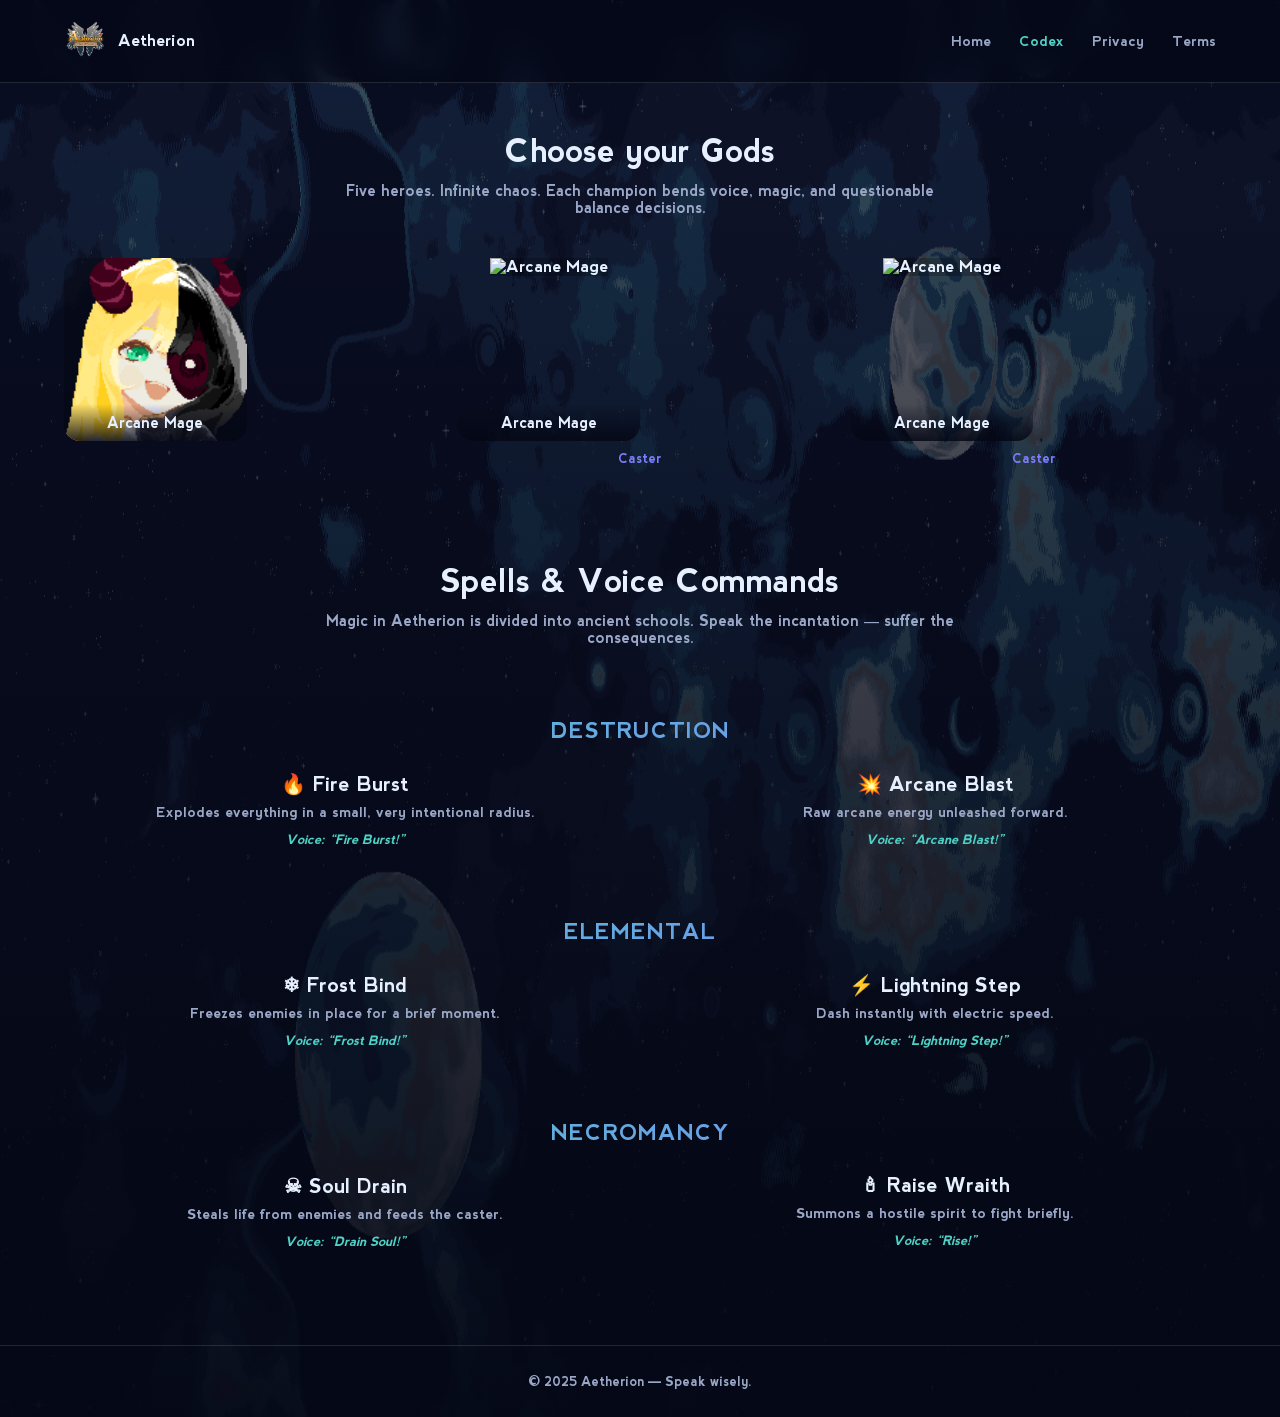
==== codex.html @ 3e3dfe50 "add content for web" ====
<!doctype html>
<html lang="en">

<head>
  <meta charset="utf-8" />
  <meta name="viewport" content="width=device-width, initial-scale=1" />
  <title>Aetherion — Characters & Spells</title>

  <link rel="icon" href="images/logo.png" />

  <style>
    /* ================= RESET ================= */
    * {
      margin: 0;
      padding: 0;
      box-sizing: border-box;
    }

    /* ================= THEME ================= */
    :root {
      --primary: #4fd1c5;
      --primary-strong: #14b8a6;
      --accent: #7c7cff;

      --bg-1: #040714;
      --bg-2: #070b1f;

      --card-bg: rgba(255, 255, 255, 0.06);
      --border: rgba(255, 255, 255, 0.12);

      --text-main: #e6f0ff;
      --text-muted: #9aa7c7;
    }

    body {
      font-family: "Nevis", Arial, sans-serif;
      color: var(--text-main);
      min-height: 100vh;

      background:
        linear-gradient(rgba(4, 7, 20, 0.6), rgba(4, 7, 20, 1)),
        url("images/background.png");

      background-size: 120% 120%;
      background-position: 0% 50%;
      background-repeat: no-repeat;
      animation: bg-pan 80s ease-in-out infinite;
    }

    @keyframes bg-pan {
      0% {
        background-position: 0% 50%;
      }

      50% {
        background-position: 100% 50%;
      }

      100% {
        background-position: 0% 50%;
      }
    }

    @font-face {
      font-family: "Nevis";
      src: url("fonts/nevis.ttf") format("truetype");
      font-display: swap;
    }

    a {
      text-decoration: none;
      color: inherit;
    }

    /* ================= LAYOUT ================= */
    .container {
      max-width: 1200px;
      margin: auto;
      padding: 0 24px;
    }

    header {
      position: sticky;
      top: 0;
      backdrop-filter: blur(12px);
      background: rgba(4, 7, 20, 0.65);
      border-bottom: 1px solid var(--border);
      z-index: 10;
    }

    nav {
      display: flex;
      justify-content: space-between;
      align-items: center;
      padding: 18px 0;
    }

    .logo-section {
      display: flex;
      align-items: center;
      gap: 12px;
    }

    .logo {
      width: 42px;
      height: 42px;
    }

    .nav-links {
      list-style: none;
      display: flex;
      gap: 28px;
    }

    .nav-links a {
      font-size: 14px;
      color: var(--text-muted);
    }

    .nav-links a.active,
    .nav-links a:hover {
      color: var(--primary);
    }

    main {
      padding: 72px 0 96px;
    }

    section {
      margin-bottom: 96px;
      text-align: center;
    }

    section h2 {
      font-size: 32px;
      margin-bottom: 12px;
    }

    .section-desc {
      max-width: 640px;
      margin: 0 auto 42px;
      color: var(--text-muted);
      font-size: 15px;
    }

    /* ================= GRID ================= */
    .card-grid {
      display: grid;
      grid-template-columns: repeat(auto-fit, minmax(240px, 1fr));
      gap: 28px;
    }

    /* ================= CHARACTER CARD ================= */
    .characters-part {
      margin-top: 50px;
    }

    .character-card img {
      width: 160px;
      margin-bottom: 16px;
    }

    .character-card h3,
    .spell-card h3 {
      margin-bottom: 8px;
      font-size: 20px;
    }

    .character-card p,
    .spell-card p {
      font-size: 14px;
      color: var(--text-muted);
    }

    .role {
      display: inline-block;
      margin-top: 10px;
      font-size: 13px;
      color: var(--accent);
    }

    .avatar {
      position: relative;
      width: 50%;
      aspect-ratio: 1 / 1;
      overflow: hidden;
      border-radius: 16px;
      cursor: pointer;
    }

    .avatar img {
      width: 100%;
      height: 100%;
      object-fit: contain;
      background: rgba(0, 0, 0, 0.25);
    }


    .character-card:hover .avatar img {
      transform: scale(1.06);
    }

    .avatar-name {
      position: absolute;
      bottom: 0;
      left: 0;
      right: 0;

      padding: 10px;
      font-size: 15px;
      font-weight: 800;
      text-align: center;

      background: linear-gradient(to top,
          rgba(4, 7, 20, 0.85),
          rgba(4, 7, 20, 0));

      color: var(--text-main);
    }

    .modal {
      position: fixed;
      inset: 0;
      background: rgba(0, 0, 0, 0.7);
      backdrop-filter: blur(6px);
      display: none;
      align-items: center;
      justify-content: center;
      z-index: 100;
    }

    .modal.active {
      display: flex;
    }

    .modal-content {
      background: var(--bg-2);
      border: 1px solid var(--border);
      border-radius: 22px;
      padding: 28px;
      max-width: 480px;
      width: 90%;
      text-align: center;
      position: relative;
    }

    .modal-content img {
      width: 100%;
      border-radius: 16px;
      margin-bottom: 16px;
    }

    .modal-content h3 {
      font-size: 26px;
      margin-bottom: 12px;
    }

    .modal-content p {
      font-size: 15px;
      color: var(--text-muted);
    }

    .modal-close {
      position: absolute;
      top: 14px;
      right: 18px;
      font-size: 26px;
      cursor: pointer;
      color: var(--text-muted);
    }



    /* ================= SPELL CARD ================= */
    .voice {
      display: block;
      margin-top: 12px;
      font-size: 13px;
      font-style: italic;
      color: var(--primary);
    }

    .spell-category {
      margin: 72px 0 28px;
      font-size: 22px;
      font-weight: 900;
      text-transform: uppercase;
      letter-spacing: 1px;
      color: transparent;
      background: linear-gradient(135deg, var(--primary), var(--accent));
      -webkit-background-clip: text;
    }



    footer {
      text-align: center;
      padding: 28px 0;
      border-top: 1px solid var(--border);
      color: var(--text-muted);
      font-size: 13px;
    }
  </style>
</head>

<body>

  <header>
    <div class="container">
      <nav>
        <div class="logo-section">
          <a href="index.html">
            <img src="images/logo.png" class="logo" alt="Aetherion Logo">
          </a>
          <strong>Aetherion</strong>
        </div>

        <ul class="nav-links">
          <li><a href="index.html">Home</a></li>
          <li><a class="active" href="codex.html">Codex</a></li>
          <li><a href="privacy.html">Privacy</a></li>
          <li><a href="terms.html">Terms</a></li>
        </ul>
      </nav>
    </div>
  </header>

  <main class="container">

    <!-- ================= CHARACTERS ================= -->
    <section class="characters-part">
      <h2>Choose your Gods</h2>
      <p class="section-desc">
        Five heroes. Infinite chaos. Each champion bends voice, magic, and questionable balance decisions.
      </p>

      <div class="card-grid">
        <div class="character-card" data-name="Arcane Mage"
          data-desc="A master of spoken magic, capable of unleashing devastating spells through perfect incantations. High risk, extreme damage."
          data-image="images/char_mage_big.gif">

          <div class="avatar">
            <img src="images/char1.png" alt="Arcane Mage">
            <span class="avatar-name">Arcane Mage</span>
          </div>
        </div>



        <div class="character-card" data-name="Arcane Mage"
          data-desc="A master of spoken magic, capable of unleashing devastating spells through perfect incantations. High risk, extreme damage."
          data-image="images/char_mage_big.gif">

          <div class="avatar">
            <img src="images/char_mage.png" alt="Arcane Mage">
            <span class="avatar-name">Arcane Mage</span>
          </div>

          <span class="role">Caster</span>
        </div>

        <div class="character-card" data-name="Arcane Mage"
          data-desc="A master of spoken magic, capable of unleashing devastating spells through perfect incantations. High risk, extreme damage."
          data-image="images/char_mage_big.gif">

          <div class="avatar">
            <img src="images/char_mage.png" alt="Arcane Mage">
            <span class="avatar-name">Arcane Mage</span>
          </div>

          <span class="role">Caster</span>
        </div>

      </div>
    </section>

    <!-- ================= SPELLS ================= -->
    <section>
      <h2>Spells & Voice Commands</h2>
      <p class="section-desc">
        Magic in Aetherion is divided into ancient schools.
        Speak the incantation — suffer the consequences.
      </p>

      <!-- ===== Destruction ===== -->
      <h3 class="spell-category">Destruction</h3>
      <div class="card-grid">
        <div class="spell-card">
          <h3>🔥 Fire Burst</h3>
          <p>Explodes everything in a small, very intentional radius.</p>
          <span class="voice">Voice: “Fire Burst!”</span>
        </div>

        <div class="spell-card">
          <h3>💥 Arcane Blast</h3>
          <p>Raw arcane energy unleashed forward.</p>
          <span class="voice">Voice: “Arcane Blast!”</span>
        </div>
      </div>

      <!-- ===== Elemental ===== -->
      <h3 class="spell-category">Elemental</h3>
      <div class="card-grid">
        <div class="spell-card">
          <h3>❄ Frost Bind</h3>
          <p>Freezes enemies in place for a brief moment.</p>
          <span class="voice">Voice: “Frost Bind!”</span>
        </div>

        <div class="spell-card">
          <h3>⚡ Lightning Step</h3>
          <p>Dash instantly with electric speed.</p>
          <span class="voice">Voice: “Lightning Step!”</span>
        </div>
      </div>

      <!-- ===== Necromancy ===== -->
      <h3 class="spell-category">Necromancy</h3>
      <div class="card-grid">
        <div class="spell-card">
          <h3>☠ Soul Drain</h3>
          <p>Steals life from enemies and feeds the caster.</p>
          <span class="voice">Voice: “Drain Soul!”</span>
        </div>

        <div class="spell-card">
          <h3>🕯 Raise Wraith</h3>
          <p>Summons a hostile spirit to fight briefly.</p>
          <span class="voice">Voice: “Rise!”</span>
        </div>
      </div>
    </section>


  </main>

  <footer>
    © 2025 Aetherion — Speak wisely.
  </footer>
  <div class="modal" id="characterModal">
    <div class="modal-content">
      <span class="modal-close">&times;</span>

      <img id="modalImage" src="" alt="">
      <h3 id="modalName"></h3>
      <p id="modalDesc"></p>
    </div>
  </div>
  <script>
    const modal = document.getElementById("characterModal");
    const modalName = document.getElementById("modalName");
    const modalDesc = document.getElementById("modalDesc");
    const modalImage = document.getElementById("modalImage");

    document.querySelectorAll(".character-card").forEach(card => {
      card.addEventListener("click", () => {
        modalName.textContent = card.dataset.name;
        modalDesc.textContent = card.dataset.desc;
        modalImage.src = card.dataset.image;

        modal.classList.add("active");
      });
    });

    document.querySelector(".modal-close").onclick = () => {
      modal.classList.remove("active");
    };

    modal.onclick = (e) => {
      if (e.target === modal) modal.classList.remove("active");
    };
  </script>

</body>

</html>
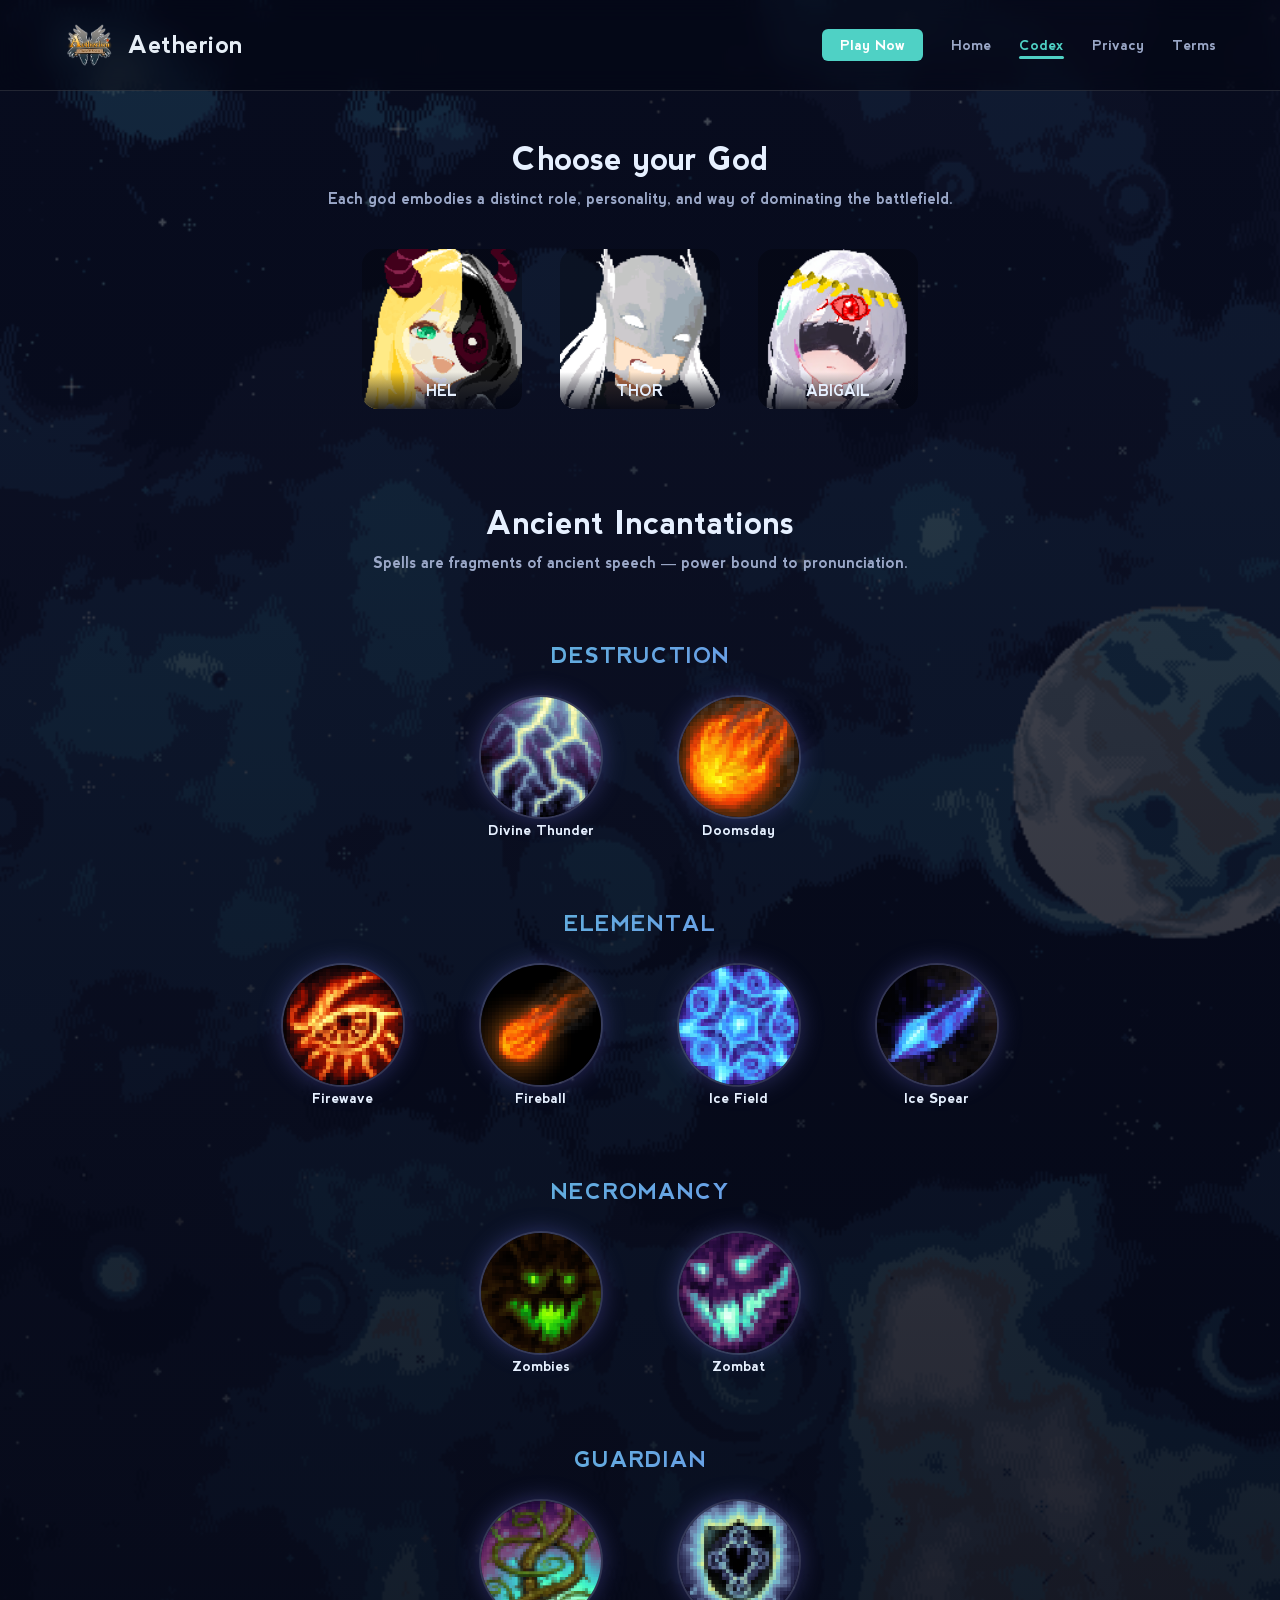
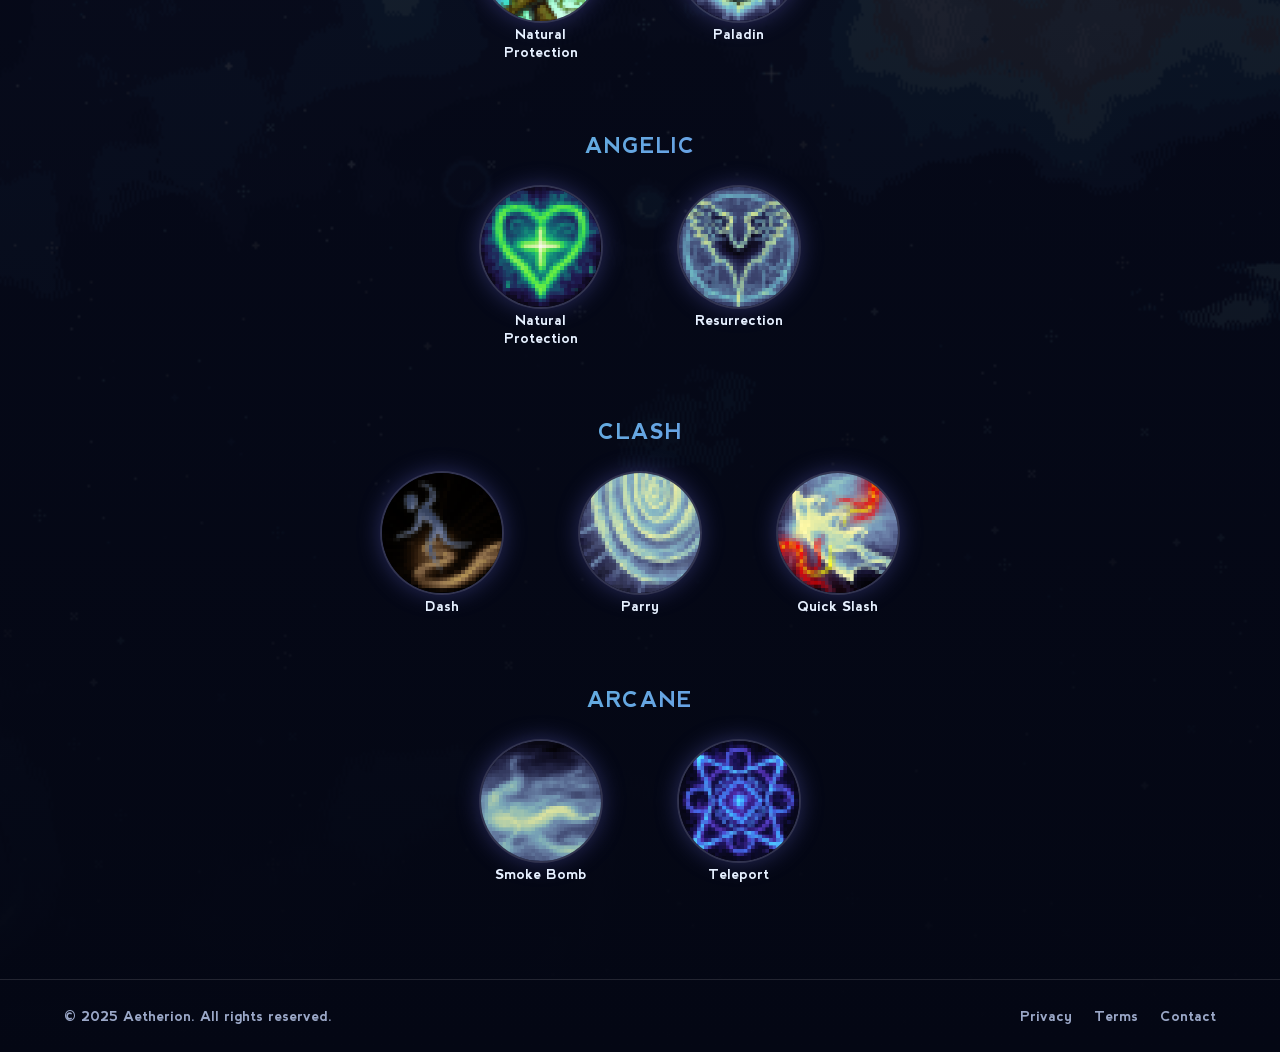
==== commit 783ab1d3: "update codex for web" ====
--- a/codex.html
+++ b/codex.html
@@ -4,128 +4,12 @@
 <head>
   <meta charset="utf-8" />
   <meta name="viewport" content="width=device-width, initial-scale=1" />
-  <title>Aetherion — Characters & Spells</title>
-
+  <title>Aetherion</title>
   <link rel="icon" href="images/logo.png" />
+  <link rel="stylesheet" href="css/common.css">
+
 
   <style>
-    /* ================= RESET ================= */
-    * {
-      margin: 0;
-      padding: 0;
-      box-sizing: border-box;
-    }
-
-    /* ================= THEME ================= */
-    :root {
-      --primary: #4fd1c5;
-      --primary-strong: #14b8a6;
-      --accent: #7c7cff;
-
-      --bg-1: #040714;
-      --bg-2: #070b1f;
-
-      --card-bg: rgba(255, 255, 255, 0.06);
-      --border: rgba(255, 255, 255, 0.12);
-
-      --text-main: #e6f0ff;
-      --text-muted: #9aa7c7;
-    }
-
-    body {
-      font-family: "Nevis", Arial, sans-serif;
-      color: var(--text-main);
-      min-height: 100vh;
-
-      background:
-        linear-gradient(rgba(4, 7, 20, 0.6), rgba(4, 7, 20, 1)),
-        url("images/background.png");
-
-      background-size: 120% 120%;
-      background-position: 0% 50%;
-      background-repeat: no-repeat;
-      animation: bg-pan 80s ease-in-out infinite;
-    }
-
-    @keyframes bg-pan {
-      0% {
-        background-position: 0% 50%;
-      }
-
-      50% {
-        background-position: 100% 50%;
-      }
-
-      100% {
-        background-position: 0% 50%;
-      }
-    }
-
-    @font-face {
-      font-family: "Nevis";
-      src: url("fonts/nevis.ttf") format("truetype");
-      font-display: swap;
-    }
-
-    a {
-      text-decoration: none;
-      color: inherit;
-    }
-
-    /* ================= LAYOUT ================= */
-    .container {
-      max-width: 1200px;
-      margin: auto;
-      padding: 0 24px;
-    }
-
-    header {
-      position: sticky;
-      top: 0;
-      backdrop-filter: blur(12px);
-      background: rgba(4, 7, 20, 0.65);
-      border-bottom: 1px solid var(--border);
-      z-index: 10;
-    }
-
-    nav {
-      display: flex;
-      justify-content: space-between;
-      align-items: center;
-      padding: 18px 0;
-    }
-
-    .logo-section {
-      display: flex;
-      align-items: center;
-      gap: 12px;
-    }
-
-    .logo {
-      width: 42px;
-      height: 42px;
-    }
-
-    .nav-links {
-      list-style: none;
-      display: flex;
-      gap: 28px;
-    }
-
-    .nav-links a {
-      font-size: 14px;
-      color: var(--text-muted);
-    }
-
-    .nav-links a.active,
-    .nav-links a:hover {
-      color: var(--primary);
-    }
-
-    main {
-      padding: 72px 0 96px;
-    }
-
     section {
       margin-bottom: 96px;
       text-align: center;
@@ -146,8 +30,11 @@
     /* ================= GRID ================= */
     .card-grid {
       display: grid;
-      grid-template-columns: repeat(auto-fit, minmax(240px, 1fr));
-      gap: 28px;
+      grid-template-columns: repeat(auto-fit, 180px);
+      gap: 18px;
+      justify-content: center;
+      max-width: 90%;
+      margin: 0 auto;
     }
 
     /* ================= CHARACTER CARD ================= */
@@ -156,7 +43,7 @@
     }
 
     .character-card img {
-      width: 160px;
+      width: 60px;
       margin-bottom: 16px;
     }
 
@@ -170,13 +57,6 @@
     .spell-card p {
       font-size: 14px;
       color: var(--text-muted);
-    }
-
-    .role {
-      display: inline-block;
-      margin-top: 10px;
-      font-size: 13px;
-      color: var(--accent);
     }
 
     .avatar {
@@ -186,6 +66,9 @@
       overflow: hidden;
       border-radius: 16px;
       cursor: pointer;
+      width: 100%;
+      max-width: 160px;
+      margin: 0 auto;
     }
 
     .avatar img {
@@ -193,6 +76,8 @@
       height: 100%;
       object-fit: contain;
       background: rgba(0, 0, 0, 0.25);
+      transition: transform 0.25s ease;
+      grid-template-columns: repeat(auto-fit, minmax(140px, 1fr));
     }
 
 
@@ -238,16 +123,13 @@
       border: 1px solid var(--border);
       border-radius: 22px;
       padding: 28px;
-      max-width: 480px;
+
       width: 90%;
-      text-align: center;
+      max-width: 980px;
+      max-height: 85vh;
+      overflow-y: auto;
+
       position: relative;
-    }
-
-    .modal-content img {
-      width: 100%;
-      border-radius: 16px;
-      margin-bottom: 16px;
     }
 
     .modal-content h3 {
@@ -258,6 +140,12 @@
     .modal-content p {
       font-size: 15px;
       color: var(--text-muted);
+    }
+
+    /* CHARACTER MODAL */
+    .modal-content.character-modal {
+      max-width: 420px;
+      text-align: center;
     }
 
     .modal-close {
@@ -269,6 +157,60 @@
       color: var(--text-muted);
     }
 
+    .modal-tabs {
+      display: flex;
+      justify-content: center;
+      gap: 14px;
+      margin-bottom: 16px;
+    }
+
+    .modal-tabs .tab {
+      background: transparent;
+      border: 1px solid var(--border);
+      color: var(--text-muted);
+      padding: 6px 16px;
+      border-radius: 999px;
+      cursor: pointer;
+      font-family: inherit;
+      font-size: 13px;
+      transition: 0.2s;
+    }
+
+    .modal-tabs .tab.active {
+      color: var(--primary);
+      border-color: var(--primary);
+    }
+
+    .modal-image-wrapper {
+      width: 100%;
+      aspect-ratio: 1 / 1;
+      border-radius: 16px;
+      overflow: hidden;
+      margin-bottom: 18px;
+      background: rgba(255, 255, 255, 0.15);
+    }
+
+    .modal-image-wrapper img {
+      width: 100%;
+      height: 100%;
+      object-fit: contain;
+    }
+
+    .modal-content::-webkit-scrollbar {
+      width: 6px;
+    }
+
+    .modal-content::-webkit-scrollbar-thumb {
+      background: rgba(255, 255, 255, 0.15);
+      border-radius: 6px;
+    }
+
+    .modal-content.character-modal {
+      max-width: 420px;
+      max-height: 100vh;
+      text-align: center;
+      padding: 24px;
+    }
 
 
     /* ================= SPELL CARD ================= */
@@ -291,7 +233,198 @@
       -webkit-background-clip: text;
     }
 
-
+    .spell-card {
+      cursor: pointer;
+    }
+
+    /* SPELL AVATAR */
+    .avatar-spell {
+      border-radius: 50%;
+      max-width: 120px;
+      overflow: visible;
+    }
+
+
+    .avatar-spell img {
+      border-radius: 50%;
+      object-fit: cover;
+      box-shadow:
+        0 0 0 2px rgba(255, 255, 255, 0.12),
+        0 0 24px rgba(124, 124, 255, 0.35);
+    }
+
+    .avatar-spell .avatar-name {
+      position: static;
+      margin-top: 10px;
+
+      background: none;
+      padding: 0;
+
+      font-size: 14px;
+      font-weight: 700;
+      text-align: center;
+      color: var(--text-main);
+    }
+
+    /* ===== SPELL POST LAYOUT ===== */
+    .spell-post {
+      max-width: 520px;
+      padding: 32px;
+    }
+
+    .spell-layout {
+      display: flex;
+      gap: 16px;
+      flex-wrap: nowrap;
+      width: 100%;
+    }
+
+    .spell-header {
+      display: flex;
+      align-items: center;
+      text-align: center;
+      gap: 16px;
+      margin-bottom: 20px;
+    }
+
+    .spell-layout {
+      display: flex;
+      gap: 16px;
+      flex-wrap: nowrap;
+      width: 100%;
+    }
+
+    .spell-info {
+      flex: 0 0 50%;
+    }
+
+    .spell-media {
+      flex: 0 0 50%;
+      display: flex;
+      justify-content: center;
+      align-items: center;
+    }
+
+    /* LEFT */
+    .spell-left h3 {
+      font-size: 26px;
+      margin-bottom: 8px;
+    }
+
+    .spell-left p {
+      font-size: 15px;
+      color: var(--text-muted);
+      margin-bottom: 12px;
+    }
+
+    /* Avatar tròn nhỏ */
+    .spell-avatar {
+      width: 72px;
+      height: 72px;
+      border-radius: 50%;
+      /* làm tròn */
+      overflow: hidden;
+      /* cắt phần thừa nếu ảnh không đúng tỉ lệ */
+    }
+
+    .spell-avatar img {
+      width: 100%;
+      height: 100%;
+      object-fit: cover;
+      /* giữ tỉ lệ và crop ảnh vừa đầy khung */
+      display: block;
+    }
+
+    /* Voice */
+    .spell-voice {
+      font-style: italic;
+      color: var(--primary);
+      margin-bottom: 16px;
+    }
+
+    /* Stats */
+    .spell-stats {
+      display: grid;
+      grid-template-columns: repeat(auto-fit, minmax(180px, 1fr));
+      gap: 10px 18px;
+      font-size: 14px;
+    }
+
+    .spell-stats div {
+      display: flex;
+      justify-content: space-between;
+      align-items: center;
+      background: rgba(255, 255, 255, 0.05);
+      padding: 6px 10px;
+      color: var(--text-muted);
+      transition: 0.2s;
+    }
+
+    .spell-stats div strong {
+      color: var(--text-main);
+    }
+
+    .spell-stats div:hover {
+      background: rgba(79, 209, 197, 0.1);
+    }
+
+    .spell-stats div:nth-child(odd) {
+      border-right: 1px solid rgba(255, 255, 255, 0.1);
+    }
+
+    .spell-media {
+      flex: 0 0 50%;
+      display: flex;
+      justify-content: center;
+      align-items: center;
+    }
+
+
+    .spell-modal {
+      max-width: 700px;
+      width: 90%;
+      min-height: 50vh;
+      /* tối thiểu 50% màn hình */
+      display: flex;
+      flex-direction: column;
+      justify-content: center;
+      /* căn giữa theo chiều dọc */
+      overflow-y: auto;
+      padding: 24px;
+      /* border-radius: 22px; */
+      text-align: left;
+    }
+
+
+    .modal-content.spell-modal {
+      max-width: 90%;
+      max-height: 75vh;
+      width: 90%;
+      overflow-y: auto;
+      padding: 24px;
+      /* border-radius: 22px; */
+      text-align: left;
+    }
+
+    .spell-modal .spell-media video {
+      width: 90%;
+      max-width: 100%;
+      height: auto;
+      max-height: 75vh;
+      /* border-radius: 12px; */
+      background: #000;
+      object-fit: cover;
+      display: block;
+    }
+
+    .spell-media video {
+      width: 100%;
+      height: 100%;
+      max-height: 100%;
+      /* border-radius: 12px; */
+      object-fit: cover;
+      display: block;
+    }
 
     footer {
       text-align: center;
@@ -309,15 +442,17 @@
     <div class="container">
       <nav>
         <div class="logo-section">
-          <a href="index.html">
+          <a href="index.html" style="display: flex; align-items: center; gap: 14px;">
             <img src="images/logo.png" class="logo" alt="Aetherion Logo">
+            <div class="brand">
+              <h1>Aetherion</h1>
+            </div>
           </a>
-          <strong>Aetherion</strong>
-        </div>
-
+        </div>
         <ul class="nav-links">
+          <li><a href="index.html#download-section" class="play-now-btn">Play Now</a></li>
           <li><a href="index.html">Home</a></li>
-          <li><a class="active" href="codex.html">Codex</a></li>
+          <li><a href="codex.html" class="active">Codex</a></li>
           <li><a href="privacy.html">Privacy</a></li>
           <li><a href="terms.html">Terms</a></li>
         </ul>
@@ -329,46 +464,36 @@
 
     <!-- ================= CHARACTERS ================= -->
     <section class="characters-part">
-      <h2>Choose your Gods</h2>
+      <h2>Choose your God</h2>
       <p class="section-desc">
-        Five heroes. Infinite chaos. Each champion bends voice, magic, and questionable balance decisions.
-      </p>
+        Each god embodies a distinct role, personality, and way of dominating the battlefield. </p>
 
       <div class="card-grid">
-        <div class="character-card" data-name="Arcane Mage"
-          data-desc="A master of spoken magic, capable of unleashing devastating spells through perfect incantations. High risk, extreme damage."
-          data-image="images/char_mage_big.gif">
-
+        <div class="character-card" data-name="HEL"
+          data-desc="Born from the fading echo of the First Word, Hel embodies entropy—the inevitable quiet that follows all creation. Her voice is a mournful dirge, a low resonance that drains warmth, color, and motion from the battlefield."
+          data-image="images/char1.png" data-gif="images/char1_gif.gif">
           <div class="avatar">
-            <img src="images/char1.png" alt="Arcane Mage">
-            <span class="avatar-name">Arcane Mage</span>
-          </div>
-        </div>
-
-
-
-        <div class="character-card" data-name="Arcane Mage"
-          data-desc="A master of spoken magic, capable of unleashing devastating spells through perfect incantations. High risk, extreme damage."
-          data-image="images/char_mage_big.gif">
-
+            <img src="images/char1.png" alt="Hel">
+            <span class="avatar-name">HEL</span>
+          </div>
+        </div>
+
+        <div class="character-card" data-name="THOR"
+          data-desc="Each shout he unleashes is a command to the storm itself. Lightning answers instinctively, hammering the battlefield with explosive force. His voice fractures stone, shatters barriers, and turns the sky into a weapon."
+          data-image="images/char2.png" data-gif="images/char2_gif.gif">
           <div class="avatar">
-            <img src="images/char_mage.png" alt="Arcane Mage">
-            <span class="avatar-name">Arcane Mage</span>
-          </div>
-
-          <span class="role">Caster</span>
-        </div>
-
-        <div class="character-card" data-name="Arcane Mage"
-          data-desc="A master of spoken magic, capable of unleashing devastating spells through perfect incantations. High risk, extreme damage."
-          data-image="images/char_mage_big.gif">
-
+            <img src="images/char2.png" alt="Thor">
+            <span class="avatar-name">THOR</span>
+          </div>
+        </div>
+
+        <div class="character-card" data-name="ABIGAIL"
+          data-desc="Formed from fractured harmonics of the Elder Gods’ voices, Abigail represents potential, evolution, and change. Her voice is unstable but immensely powerful, shifting pitch and meaning mid-utterance."
+          data-image="images/char3.png" data-gif="images/char3_gif.gif">
           <div class="avatar">
-            <img src="images/char_mage.png" alt="Arcane Mage">
-            <span class="avatar-name">Arcane Mage</span>
-          </div>
-
-          <span class="role">Caster</span>
+            <img src="images/char3.png" alt="Abigail">
+            <span class="avatar-name">ABIGAIL</span>
+          </div>
         </div>
 
       </div>
@@ -376,101 +501,422 @@
 
     <!-- ================= SPELLS ================= -->
     <section>
-      <h2>Spells & Voice Commands</h2>
+      <h2>Ancient Incantations</h2>
       <p class="section-desc">
-        Magic in Aetherion is divided into ancient schools.
-        Speak the incantation — suffer the consequences.
+        Spells are fragments of ancient speech — power bound to pronunciation.
       </p>
 
-      <!-- ===== Destruction ===== -->
-      <h3 class="spell-category">Destruction</h3>
+      <!-- DESTRUCTION -->
+      <h3 class="spell-category destruction">Destruction</h3>
       <div class="card-grid">
-        <div class="spell-card">
-          <h3>🔥 Fire Burst</h3>
-          <p>Explodes everything in a small, very intentional radius.</p>
-          <span class="voice">Voice: “Fire Burst!”</span>
-        </div>
-
-        <div class="spell-card">
-          <h3>💥 Arcane Blast</h3>
-          <p>Raw arcane energy unleashed forward.</p>
-          <span class="voice">Voice: “Arcane Blast!”</span>
-        </div>
-      </div>
-
-      <!-- ===== Elemental ===== -->
-      <h3 class="spell-category">Elemental</h3>
+        <div class="spell-card destruction" data-name="Divine Thunder"
+          data-desc="After casting, summon a wave of lighting that bounces in random directions."
+          data-image="images/divinethunder.png" data-video="videos/divinethunder.mp4" data-difficulty="HARD"
+          data-cooldown="60s" data-damage="40" data-range="GLOBAL" data-amount="6"
+          data-voice="Storm of judgment, break loose!">
+
+          <div class="avatar avatar-spell">
+            <img src="images/divinethunder.png" alt="Divine Thunder">
+            <span class="avatar-name">Divine Thunder</span>
+          </div>
+        </div>
+
+        <div class="spell-card destruction" data-name="Doomsday"
+          data-desc="After casting, summon a meteor that fell from the sky, dealing damage and stun enemies in range."
+          data-image="images/doomdays.png" data-video="videos/doomsday.mp4" data-difficulty="HARD" data-cooldown="60s"
+          data-damage="80" data-range="GLOBAL" data-stun="1s" data-shockwavedamage="10" data-shockwaveduration="3s"
+          data-voice="Heavens, collapse upon my enemies!">
+
+          <div class="avatar avatar-spell">
+            <img src="images/doomdays.png" alt="Doomsday">
+            <span class="avatar-name">Doomsday</span>
+          </div>
+        </div>
+      </div>
+
+      <!-- ELEMENTAL -->
+      <h3 class="spell-category elemental">Elemental</h3>
       <div class="card-grid">
-        <div class="spell-card">
-          <h3>❄ Frost Bind</h3>
-          <p>Freezes enemies in place for a brief moment.</p>
-          <span class="voice">Voice: “Frost Bind!”</span>
-        </div>
-
-        <div class="spell-card">
-          <h3>⚡ Lightning Step</h3>
-          <p>Dash instantly with electric speed.</p>
-          <span class="voice">Voice: “Lightning Step!”</span>
-        </div>
-      </div>
-
-      <!-- ===== Necromancy ===== -->
-      <h3 class="spell-category">Necromancy</h3>
+        <div class="spell-card elemental" data-name="Firewave"
+          data-desc="After casting, summon a wave of fireball around the caster, dealing damage to enemy hit."
+          data-image="images/firewave.png" data-video="videos/firewave.mp4" data-difficulty="MEDIUM" data-cooldown="15s"
+          data-damage="20" data-duration="5s" data-voice="I summon a ring of rising flame.">
+
+          <div class="avatar avatar-spell">
+            <img src="images/firewave.png" alt="Firewave">
+            <span class="avatar-name">Firewave</span>
+          </div>
+        </div>
+
+        <div class="spell-card elemental" data-name="Fireball"
+          data-desc="After casting, fire a fireball at the direction, dealing damage to enemy hit."
+          data-image="images/fireball.png" data-video="videos/fireball.mp4" data-difficulty="EASY" data-cooldown="6s"
+          data-damage="20" data-range="MEDIUM" data-voice="Fireball!">
+
+          <div class="avatar avatar-spell">
+            <img src="images/fireball.png" alt="Fireball">
+            <span class="avatar-name">Fireball</span>
+          </div>
+        </div>
+
+        <div class="spell-card elemental" data-name="Ice Field"
+          data-desc="After casting. summon an icefield that deals damage and slow enemies inside."
+          data-image="images/icefield.png" data-video="videos/icefield.mp4" data-difficulty="MEDIUM" data-cooldown="12s"
+          data-damage="5/s" data-duration="8s" data-slowamount="30%" data-voice="Let the cold claim this ground!">
+
+          <div class="avatar avatar-spell">
+            <img src="images/icefield.png" alt="Ice Field">
+            <span class="avatar-name">Ice Field</span>
+          </div>
+        </div>
+
+        <div class="spell-card elemental" data-name="Ice Spear"
+          data-desc="After casting, shot an ice spear at the direction, freezing and dealing damage to enemy hit."
+          data-image="images/icespear.png" data-video="videos/icespear.mp4" data-difficulty="EASY" data-cooldown="8s"
+          data-damage="20" data-duration="3s" data-range="MEDIUM" data-voice="Ice, form and strike true!">
+
+          <div class="avatar avatar-spell">
+            <img src="images/icespear.png" alt="Ice Spear">
+            <span class="avatar-name">Ice Spear</span>
+          </div>
+        </div>
+      </div>
+
+      <!-- NECROMANCY -->
+      <h3 class="spell-category necromancy">Necromancy</h3>
+
       <div class="card-grid">
-        <div class="spell-card">
-          <h3>☠ Soul Drain</h3>
-          <p>Steals life from enemies and feeds the caster.</p>
-          <span class="voice">Voice: “Drain Soul!”</span>
-        </div>
-
-        <div class="spell-card">
-          <h3>🕯 Raise Wraith</h3>
-          <p>Summons a hostile spirit to fight briefly.</p>
-          <span class="voice">Voice: “Rise!”</span>
+        <div class="spell-card necromancy" data-name="Zombies"
+          data-desc="After casting, summon a zombies that attack enemies." data-image="images/zombies.png"
+          data-video="videos/zombies.mp4" data-difficulty="HARD" data-cooldown="25s" data-damage="10"
+          data-duration="10s" data-zombiehealth="50" data-range="LOW" data-voice="Rise, and serve me once more!">
+
+          <div class="avatar avatar-spell">
+            <img src="images/zombies.png" alt="Zombies">
+            <span class="avatar-name">Zombies</span>
+          </div>
+        </div>
+
+        <div class="spell-card necromancy" data-name="Zombat"
+          data-desc="After casting, summon a flying zombies that attack enemies." data-image="images/zombat.png"
+          data-video="videos/zombat.mp4" data-difficulty="HARD" data-cooldown="25s" data-damage="10" data-duration="10s"
+          data-zombiehealth="20" data-range="LOW" data-voice="Rise, winged dead!">
+
+          <div class="avatar avatar-spell">
+            <img src="images/zombat.png" alt="Zombat">
+            <span class="avatar-name">Zombat</span>
+          </div>
+        </div>
+      </div>
+
+      <!-- Guardian -->
+      <h3 class="spell-category guardian">Guardian</h3>
+
+      <div class="card-grid">
+        <div class="spell-card guardian" data-name="Natural Protection"
+          data-desc="After casting, summon a vine wall that block damage." data-image="images/naturalprotection.png"
+          data-video="videos/naturalprotection.mp4" data-difficulty="MEDIUM" data-cooldown="30s" data-wallhealth="60"
+          data-voice="Nature, form my wall!">
+
+          <div class="avatar avatar-spell">
+            <img src="images/naturalprotection.png" alt="Natural Protection">
+            <span class="avatar-name">Natural Protection</span>
+          </div>
+        </div>
+
+        <div class="spell-card guardian" data-name="Paladin"
+          data-desc="After casting, summon a shield that block damage." data-image="images/paladin.png"
+          data-video="videos/paladin.mp4" data-difficulty="HARD" data-cooldown="20s" data-shieldhealth="80"
+          data-duration="10s" data-voice="Shield of light, guard me!">
+
+          <div class="avatar avatar-spell">
+            <img src="images/paladin.png" alt="Paladin">
+            <span class="avatar-name">Paladin</span>
+          </div>
+        </div>
+      </div>
+
+      <!-- Angelic -->
+      <h3 class="spell-category angelic">Angelic</h3>
+
+      <div class="card-grid">
+        <div class="spell-card angelic" data-name="Healing Circle"
+          data-desc="After casting, heal all allies in a circle." data-image="images/heal.png"
+          data-video="videos/healingcircle.mp4" data-difficulty="HARD" data-cooldown="15s" data-amount="20"
+          data-radius="20m" data-voice="Holy radiance, heal those beside me!">
+
+          <div class="avatar avatar-spell">
+            <img src="images/heal.png" alt="Natural Protection">
+            <span class="avatar-name">Natural Protection</span>
+          </div>
+        </div>
+        <div class="spell-card angelic" data-name="Resurrection"
+          data-desc="After casting, revive all allies in a circle." data-image="images/revive.png"
+          data-video="videos/revive.mp4" data-difficulty="HARD" data-cooldown="60s" data-healthafterrevive="10"
+          data-circleradius="MEDIUM" data-voice="Angels of rebirth, restore my fallen!">
+
+          <div class="avatar avatar-spell">
+            <img src="images/revive.png" alt="Resurrection">
+            <span class="avatar-name">Resurrection</span>
+          </div>
+        </div>
+      </div>
+
+      <!-- Clash -->
+      <h3 class="spell-category clash">Clash</h3>
+
+      <div class="card-grid">
+        <div class="spell-card clash" data-name="Dash"
+          data-desc="After casting, dash toward, immune to damage while dashing." data-image="images/clashdash.png"
+          data-video="videos/dash.mp4" data-difficulty="EASY" data-cooldown="5s" data-range="MEDIUM" data-voice="Dash!">
+
+          <div class="avatar avatar-spell">
+            <img src="images/clashdash.png" alt="Dash">
+            <span class="avatar-name">Dash</span>
+          </div>
+        </div>
+
+        <div class="spell-card clash" data-name="Parry"
+          data-desc="After casting, become immue to damage, refund cooldown if successfully block damage while immue."
+          data-image="images/parry.png" data-video="videos/parry.mp4" data-difficulty="EASY" data-cooldown="8s"
+          data-immuneduration="1s" data-cooldownreduction="50%" data-voice="Parry!">
+
+          <div class="avatar avatar-spell">
+            <img src="images/parry.png" alt="Parry">
+            <span class="avatar-name">Parry</span>
+          </div>
+        </div>
+
+        <div class="spell-card clash" data-name="Quick Slash"
+          data-desc="After casting, summon a sword that deal damage to surrounding enemies."
+          data-image="images/quickslash.png" data-video="videos/slash.mp4" data-difficulty="EASY" data-cooldown="3s"
+          data-damage="30" data-radius="LOW" data-voice="Slash!">
+
+          <div class="avatar avatar-spell">
+            <img src="images/quickslash.png" alt="Quick Slash">
+            <span class="avatar-name">Quick Slash</span>
+          </div>
+        </div>
+      </div>
+
+      <!-- Arcane -->
+      <h3 class="spell-category arcane">Arcane</h3>
+
+      <div class="card-grid">
+        <div class="spell-card arcane" data-name="Smoke Bomb"
+          data-desc="After casting, throw 5 smoke bomb that blind allies and enemies inside."
+          data-image="images/smokebomb.png" data-video="videos/smokebomb.mp4" data-difficulty="EASY" data-cooldown="20s"
+          data-duration="10s" data-voice="Mist, rise!">
+
+          <div class="avatar avatar-spell">
+            <img src="images/smokebomb.png" alt="Smoke Bomb">
+            <span class="avatar-name">Smoke Bomb</span>
+          </div>
+        </div>
+
+        <div class="spell-card arcane" data-name="Teleport"
+          data-desc="After casting, teleport all allies to selected location." data-image="images/teleport.png"
+          data-video="videos/teleport.mp4" data-difficulty="HARD" data-cooldown="40s" data-distance="GLOBAL"
+          data-radius="MEDIUM" data-voice="Arcane pathways, open! Gather and shift!">
+
+          <div class="avatar avatar-spell">
+            <img src="images/teleport.png" alt="Teleport">
+            <span class="avatar-name">Teleport</span>
+          </div>
         </div>
       </div>
     </section>
-
-
   </main>
 
   <footer>
-    © 2025 Aetherion — Speak wisely.
+    <div class="container">
+      <div class="footer-content">
+        <div class="copyright">
+          © 2025 Aetherion. All rights reserved.
+        </div>
+        <ul class="footer-links">
+          <li><a href="privacy.html">Privacy</a></li>
+          <li><a href="terms.html">Terms</a></li>
+          <li><a href="mailto:aetherion.clashofvoices@dash.id.vn">Contact</a></li>
+        </ul>
+      </div>
+    </div>
   </footer>
+  <!-- CHARACTER MODAL -->
   <div class="modal" id="characterModal">
-    <div class="modal-content">
+    <div class="modal-content character-modal" id="modalContent">
       <span class="modal-close">&times;</span>
 
-      <img id="modalImage" src="" alt="">
+      <div class="modal-tabs" id="characterTabs">
+        <button class="tab active" data-type="image">Avatar</button>
+        <button class="tab" data-type="gif">Animation</button>
+      </div>
+
+      <div class="modal-image-wrapper" id="characterImageWrap">
+        <img id="modalImage" src="" alt="">
+      </div>
+
       <h3 id="modalName"></h3>
       <p id="modalDesc"></p>
     </div>
   </div>
+
+  <!-- SPELL MODAL -->
+  <div class="modal" id="spellModal">
+    <div class="modal-content spell-modal">
+      <span class="modal-close">&times;</span>
+
+      <div class="spell-layout">
+        <!-- LEFT -->
+        <div class="spell-info">
+          <div class="spell-header">
+            <img id="spellAvatar" class="spell-avatar" src="" alt="">
+            <h3 id="modalNameSpell"></h3>
+          </div>
+
+          <div id="spellVoice" class="spell-voice"></div>
+          <p id="modalDescSpell"></p>
+          <br />
+
+          <div id="spellStats" class="spell-stats">
+            <div><strong>Difficulty</strong><span id="statDifficulty"></span></div>
+            <div><strong>Cooldown</strong><span id="statCooldown"></span></div>
+            <div><strong>Duration</strong><span id="statDuration"></span></div>
+            <div><strong>Range</strong><span id="statRange"></span></div>
+          </div>
+        </div>
+
+        <!-- RIGHT -->
+        <div class="spell-media">
+          <video id="spellVideo" controls></video>
+        </div>
+      </div>
+    </div>
+  </div>
+
+
+  </div>
   <script>
-    const modal = document.getElementById("characterModal");
-    const modalName = document.getElementById("modalName");
-    const modalDesc = document.getElementById("modalDesc");
-    const modalImage = document.getElementById("modalImage");
-
-    document.querySelectorAll(".character-card").forEach(card => {
-      card.addEventListener("click", () => {
-        modalName.textContent = card.dataset.name;
-        modalDesc.textContent = card.dataset.desc;
-        modalImage.src = card.dataset.image;
-
-        modal.classList.add("active");
+    document.addEventListener("DOMContentLoaded", () => {
+      // CHARACTER MODAL
+      const charModal = document.getElementById("characterModal");
+      const charClose = charModal.querySelector(".modal-close");
+      const modalImage = document.getElementById("modalImage");
+      const modalName = document.getElementById("modalName");
+      const modalDesc = document.getElementById("modalDesc");
+      const tabs = document.querySelectorAll(".modal-tabs .tab");
+      let activeCard = null;
+
+      document.querySelectorAll(".character-card").forEach(card => {
+        card.addEventListener("click", () => {
+          activeCard = card;
+          modalName.textContent = card.dataset.name;
+          modalDesc.textContent = card.dataset.desc;
+          modalImage.src = card.dataset.image;
+
+          // always show avatar first
+          modalImage.src = card.dataset.image;
+          setActiveTab("image");
+
+          charModal.classList.add("active");
+          document.body.style.overflow = "hidden";
+        });
       });
+
+      charClose.onclick = () => {
+        charModal.classList.remove("active");
+        document.body.style.overflow = "";
+      };
+
+      charModal.onclick = e => e.target === charModal && charClose.onclick();
+
+      tabs.forEach(tab => {
+        tab.onclick = () => {
+          if (!activeCard) return;
+          const type = tab.dataset.type;
+          if (type === "gif" && !activeCard.dataset.gif) return;
+          modalImage.src = activeCard.dataset[type];
+          setActiveTab(type);
+        };
+      });
+
+      function setActiveTab(type) {
+        tabs.forEach(t => t.classList.toggle("active", t.dataset.type === type));
+      }
+
+      // SPELL MODAL
+      const spellModal = document.getElementById("spellModal");
+      const spellClose = spellModal.querySelector(".modal-close");
+      const spellAvatar = document.getElementById("spellAvatar");
+      const spellVideo = document.getElementById("spellVideo");
+      const spellVoice = document.getElementById("spellVoice");
+
+      document.querySelectorAll(".spell-card").forEach(card => {
+        card.addEventListener("click", () => {
+          spellAvatar.src = card.dataset.image;
+          document.getElementById("modalNameSpell").textContent = card.dataset.name;
+          document.getElementById("modalDescSpell").textContent = card.dataset.desc;
+          spellVoice.textContent = card.dataset.voice ? `Voice Command: "${card.dataset.voice}"` : "";
+
+          // Xóa cũ
+          const statsContainer = document.getElementById("spellStats");
+          statsContainer.innerHTML = "";
+
+          // Duyệt tất cả data-* của card
+          for (let key in card.dataset) {
+            if (["name", "desc", "image", "video", "voice"].includes(key)) continue; // bỏ qua những field hiển thị riêng
+            const statDiv = document.createElement("div");
+            const statName = document.createElement("strong");
+            statName.textContent = key.replace(/([A-Z])/g, " $1").replace(/^./, str => str.toUpperCase()); // CamelCase -> text
+            const statValue = document.createElement("span");
+            statValue.textContent = card.dataset[key] || "-";
+
+            statDiv.appendChild(statName);
+            statDiv.appendChild(statValue);
+            statsContainer.appendChild(statDiv);
+          }
+
+          // Video autoplay
+          if (card.dataset.video) {
+            spellVideo.src = card.dataset.video;
+            spellVideo.style.display = "block";
+            spellVideo.muted = true; // autoplay cần muted
+            spellVideo.currentTime = 0;
+            spellVideo.play();
+          } else {
+            spellVideo.pause();
+            spellVideo.style.display = "none";
+            spellVideo.src = "";
+          }
+
+          spellModal.classList.add("active");
+          document.body.style.overflow = "hidden";
+        });
+      });
+
+
+      spellClose.onclick = () => {
+        spellModal.classList.remove("active");
+        document.body.style.overflow = "";
+        spellVideo.pause();
+        spellVideo.currentTime = 0;
+      };
+
+      spellModal.onclick = e => e.target === spellModal && spellClose.onclick();
+
+      document.onkeydown = e => {
+        if (e.key === "Escape") {
+          charClose.onclick();
+          spellClose.onclick();
+        }
+      };
+
+      function setText(id, value) {
+        document.getElementById(id).textContent = value || "-";
+      }
     });
 
-    document.querySelector(".modal-close").onclick = () => {
-      modal.classList.remove("active");
-    };
-
-    modal.onclick = (e) => {
-      if (e.target === modal) modal.classList.remove("active");
-    };
   </script>
-
 </body>
 
 </html>
--- a/css/common.css
+++ b/css/common.css
@@ -0,0 +1,195 @@
+/* ================= RESET ================= */
+* {
+    margin: 0;
+    padding: 0;
+    box-sizing: border-box;
+}
+
+/* ================= THEME ================= */
+:root {
+    --primary: #4fd1c5;
+    --primary-strong: #14b8a6;
+    --accent: #7c7cff;
+    --bg-1: #040714;
+    --bg-2: #070b1f;
+    --bg-3: #0a102c;
+    --bg-dark: #071024;
+    --bg-darker: #050818;
+    --card-bg: rgba(255, 255, 255, 0.05);
+    --border: rgba(255, 255, 255, 0.12);
+    --text: #e6eef6;
+    --text-main: #e6f0ff;
+    --text-muted: #9aa7c7;
+}
+
+body {
+    font-family: "Nevis";
+    color: #e6f0ff;
+
+    background:
+        linear-gradient(rgba(4, 7, 20, 0.7),
+            rgba(4, 7, 20, 1)),
+        url("../images/background.png");
+
+    background-size: cover;
+    background-position: 50% 50%;
+    background-repeat: no-repeat;
+
+    animation: bg-pan 120s ease-in-out infinite;
+}
+
+@keyframes bg-pan {
+    0% {
+        background-position: 0% 50%;
+    }
+
+    50% {
+        background-position: 100% 50%;
+    }
+
+    100% {
+        background-position: 0% 50%;
+    }
+}
+
+@font-face {
+    font-family: "Nevis";
+    src: url("../fonts/nevis.ttf") format("truetype");
+    font-weight: normal;
+    font-style: normal;
+    font-display: swap;
+}
+
+a {
+    color: inherit;
+    text-decoration: none;
+}
+
+.container {
+    max-width: 1200px;
+    margin: auto;
+    padding: 0 24px;
+}
+
+html {
+    scroll-behavior: smooth;
+}
+
+/* ================= HEADER ================= */
+header {
+    position: sticky;
+    top: 0;
+    z-index: 10;
+    backdrop-filter: blur(12px);
+    background: rgba(4, 7, 20, 0.65);
+    border-bottom: 1px solid var(--border);
+}
+
+nav {
+    display: flex;
+    align-items: center;
+    justify-content: space-between;
+    padding: 20px 0;
+}
+
+.logo-section {
+    display: flex;
+    align-items: center;
+    gap: 14px;
+}
+
+.logo {
+    width: 50px;
+    height: 50px;
+}
+
+.brand h1 {
+    font-size: 24px;
+    font-weight: 800;
+    letter-spacing: 0.5px;
+    color: var(--text);
+}
+
+.nav-links {
+    display: flex;
+    gap: 28px;
+    list-style: none;
+}
+
+.nav-links a {
+    font-size: 14px;
+    color: var(--text-muted);
+    transition: color 0.2s;
+}
+
+.nav-links a:hover {
+    color: var(--primary);
+}
+
+/* ================= NAV ACTIVE ================= */
+.nav-links a.active {
+  position: relative;
+  color: var(--primary);
+  font-weight: 700;
+}
+
+.nav-links a.active::after {
+  content: '';
+  position: absolute;
+  bottom: -6px; /* cách underline với text */
+  left: 0;
+  width: 100%;
+  height: 3px;
+  background: var(--primary);
+  border-radius: 2px;
+}
+
+.play-now-btn {
+    padding: 8px 18px;
+    background: var(--primary);
+    border-radius: 6px;
+    font-weight: 700;
+    transition: 0.2s;
+}
+
+.nav-links a.play-now-btn {
+    color: #ffffff;
+}
+
+.play-now-btn:hover {
+    background: var(--primary-strong);
+}
+
+/* ================= FOOTER ================= */
+    footer {
+      border-top: 1px solid var(--border);
+      padding: 46px 0;
+    }
+
+    .footer-content {
+      display: flex;
+      justify-content: space-between;
+      gap: 24px;
+      flex-wrap: wrap;
+      align-items: center;
+    }
+
+    .footer-links {
+      display: flex;
+      gap: 22px;
+      list-style: none;
+    }
+
+    .footer-links a {
+      font-size: 14px;
+      color: var(--text-muted);
+    }
+
+    .footer-links a:hover {
+      color: var(--primary);
+    }
+
+    .copyright {
+      font-size: 14px;
+      color: var(--text-muted);
+    }
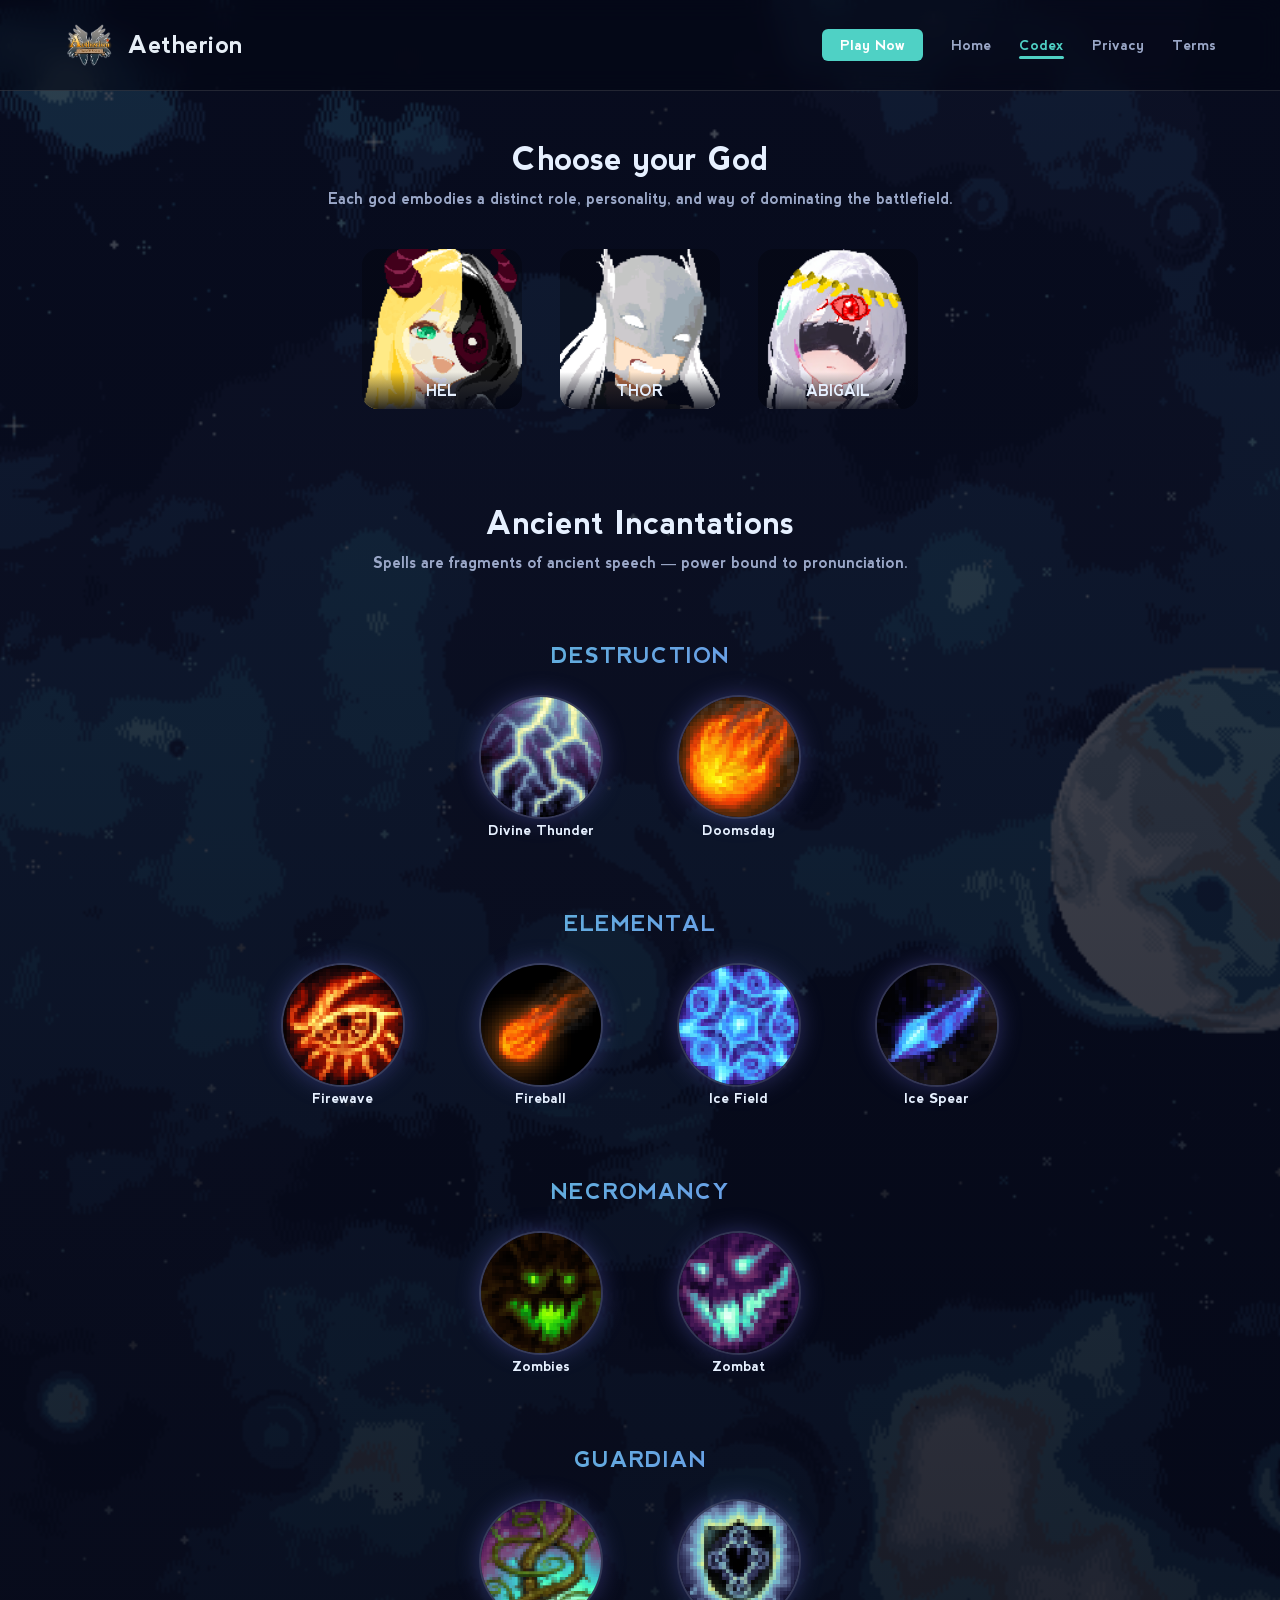
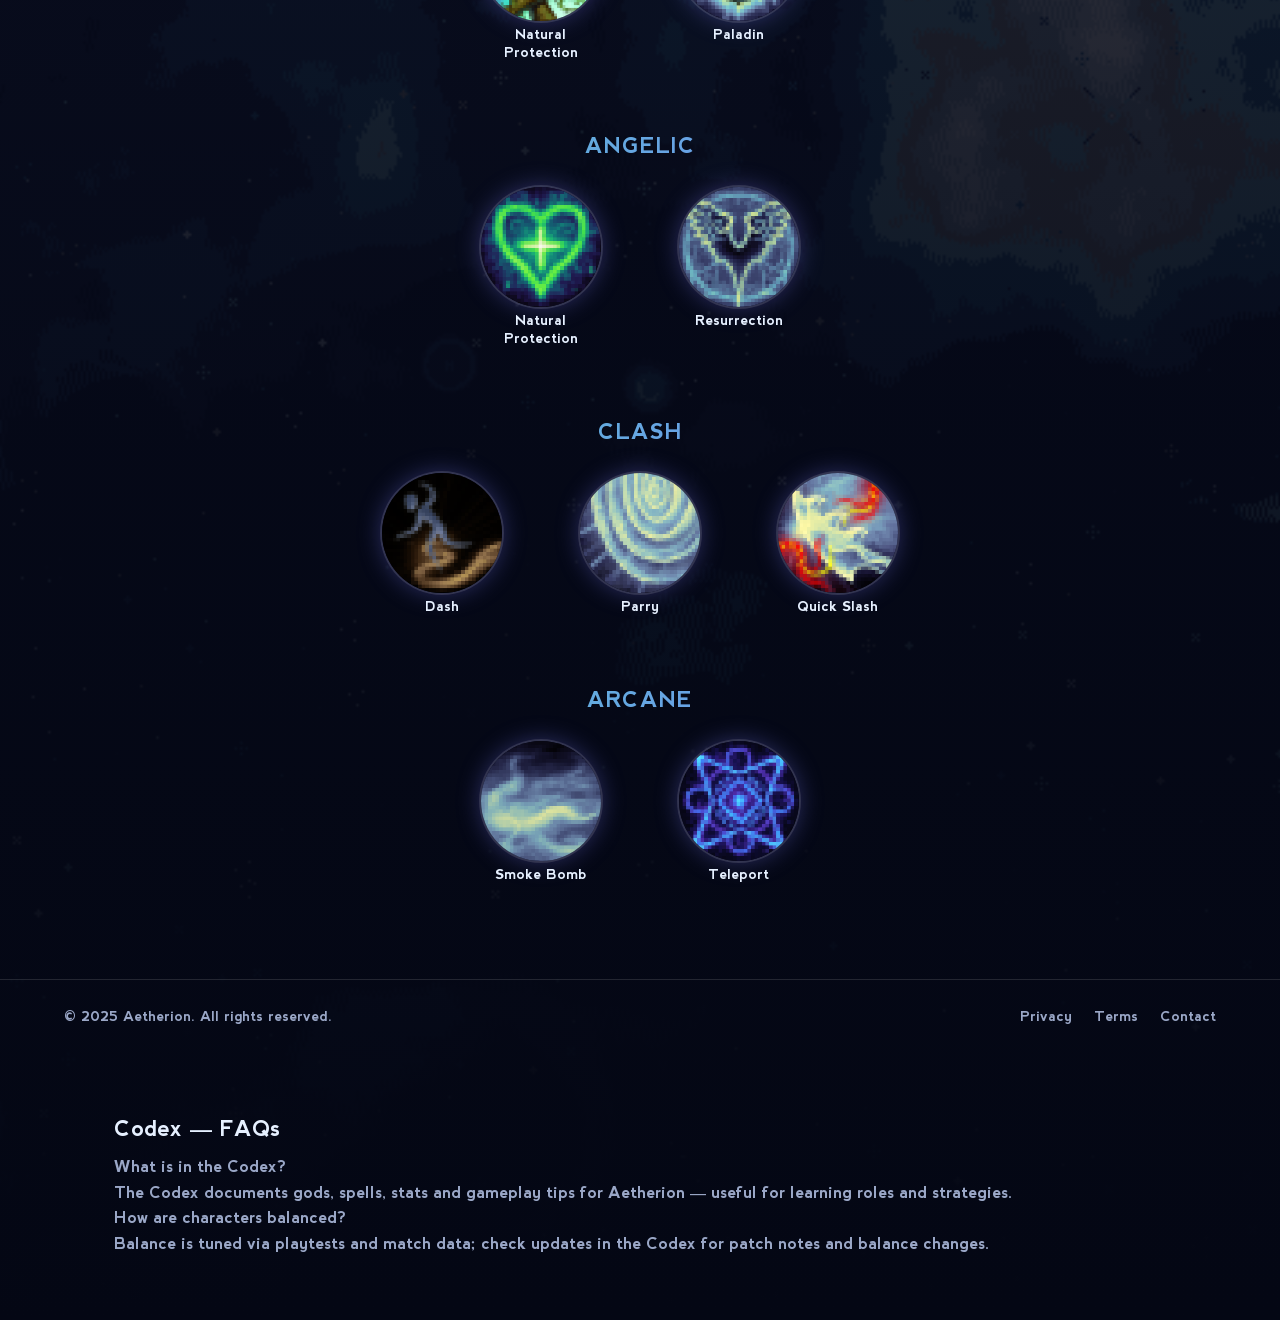
==== commit 87705d81: "upd" ====
--- a/codex.html
+++ b/codex.html
@@ -4,7 +4,37 @@
 <head>
   <meta charset="utf-8" />
   <meta name="viewport" content="width=device-width, initial-scale=1" />
-  <title>Aetherion</title>
+  <title>Aetherion Codex — Gods, Spells & Voice Mechanics | Clash of Voices</title>
+  <meta name="robots" content="index,follow">
+  <meta name="description" content="Aetherion Codex — Explore gods, spells and voice-driven abilities in Clash of Voices. Learn roles, mechanics, and strategy.">
+  <meta name="keywords" content="aetherion, aetherion codex, clash of voices, voice-driven, game, spells, characters, gods, abilities, 3v3, tactical, MOBA, vvv, indie game">
+  <link rel="canonical" href="https://aetherion-status.dash.id.vn/codex.html">
+  <meta property="og:site_name" content="Aetherion">
+  <meta property="og:title" content="Aetherion — Codex">
+  <meta property="og:description" content="Explore gods, spells, and voice mechanics in the Aetherion Codex.">
+  <meta property="og:url" content="https://aetherion-status.dash.id.vn/codex.html">
+  <meta property="og:image" content="https://aetherion-status.dash.id.vn/images/thumbnail_2.jpeg">
+  <script type="application/ld+json">
+  {"@context":"https://schema.org","@type":"CollectionPage","name":"Aetherion Codex","url":"https://aetherion-status.dash.id.vn/codex.html"}
+  </script>
+  <script type="application/ld+json">
+  {
+    "@context": "https://schema.org",
+    "@type": "FAQPage",
+    "mainEntity": [
+      {
+        "@type": "Question",
+        "name": "What is covered in the Codex?",
+        "acceptedAnswer": { "@type": "Answer", "text": "The Codex lists gods, their voice spells, abilities, and gameplay tips for Clash of Voices." }
+      },
+      {
+        "@type": "Question",
+        "name": "How do voice spells work?",
+        "acceptedAnswer": { "@type": "Answer", "text": "Voice spells are activated by specific voice inputs; timing and pitch may affect outcomes depending on the god and spell." }
+      }
+    ]
+  }
+  </script>
   <link rel="icon" href="images/logo.png" />
   <link rel="stylesheet" href="css/common.css">
 
@@ -917,6 +947,18 @@
     });
 
   </script>
+
+  <section class="faq-section" style="max-width:1100px;margin:40px auto;padding:24px;text-align:left;">
+    <h3 style="font-size:22px;margin-bottom:12px;">Codex — FAQs</h3>
+    <div style="color:var(--text-muted);line-height:1.6;">
+      <strong>What is in the Codex?</strong>
+      <p>The Codex documents gods, spells, stats and gameplay tips for Aetherion — useful for learning roles and strategies.</p>
+
+      <strong>How are characters balanced?</strong>
+      <p>Balance is tuned via playtests and match data; check updates in the Codex for patch notes and balance changes.</p>
+    </div>
+  </section>
+
 </body>
 
 </html>
